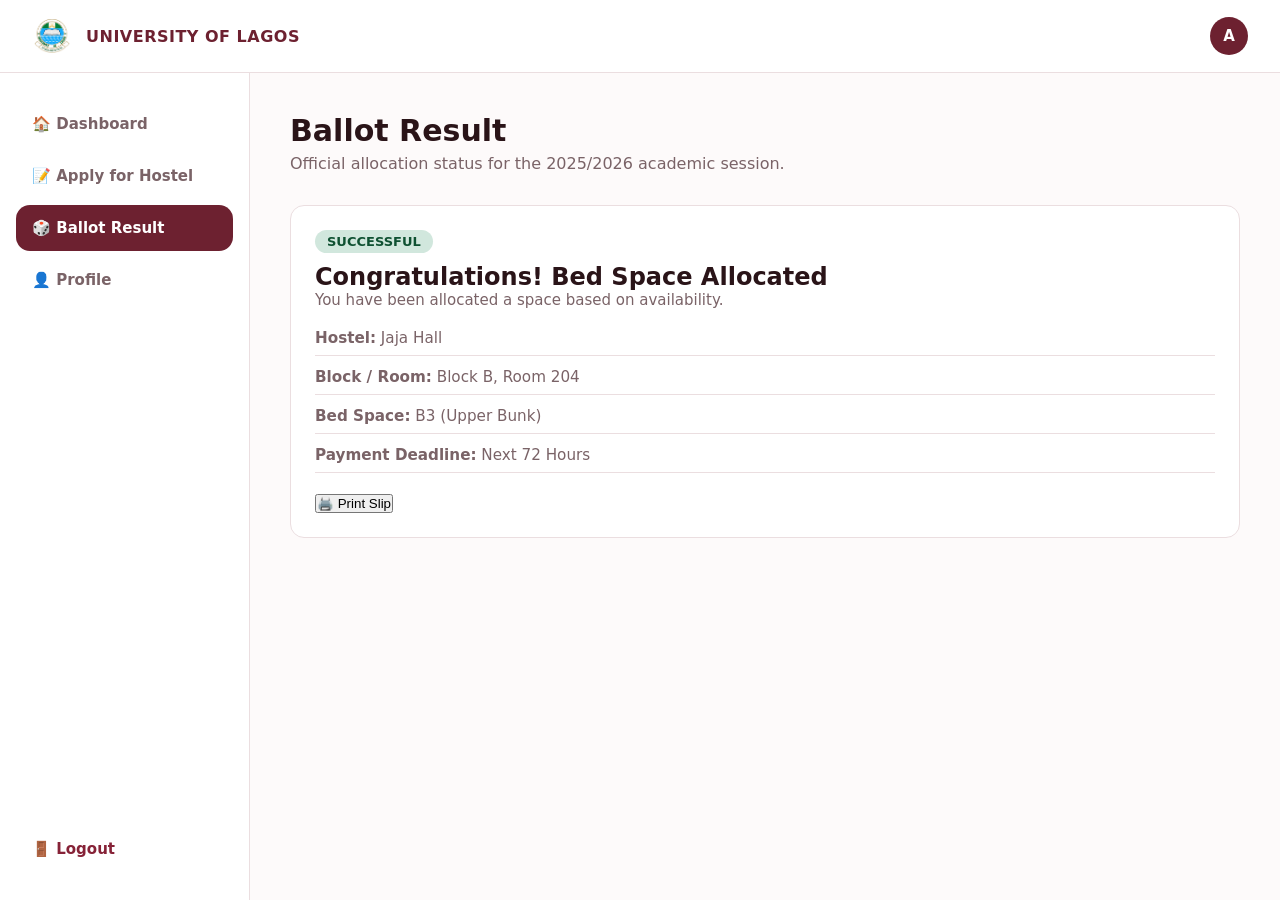
==== ballot-result.html @ 0fb531a6 "added all files" ====
<!DOCTYPE html>
<html lang="en">
<head>
  <meta charset="UTF-8">
  <meta name="viewport" content="width=device-width, initial-scale=1.0">
  <title>Ballot Result - UNILAG</title>
  <link rel="stylesheet" href="dashboard.css">
</head>
<body>

  <input type="checkbox" id="menuToggle" class="menu-toggle">

  <header class="header">
    <div class="header-left">
      <label for="menuToggle" class="hamburger"><span></span><span></span><span></span></label>
      <img src="images/unilag-logo.png" alt="UNILAG logo" class="logo">
      <span class="header-title">UNIVERSITY OF LAGOS</span>
    </div>
    <div class="avatar">A</div>
  </header>

  <div class="layout">
    <aside class="sidebar">
      <nav>
        <a href="dashboard.html" class="nav-item">🏠 Dashboard</a>
        <a href="apply.html" class="nav-item">📝 Apply for Hostel</a>
        <a href="ballot-result.html" class="nav-item active">🎲 Ballot Result</a>
        <a href="profile.html" class="nav-item">👤 Profile</a>
      </nav>
      <a href="index.html" class="nav-item logout">🚪 Logout</a>
    </aside>

    <label for="menuToggle" class="overlay"></label>

    <main class="main">
      <h1>Ballot Result</h1>
      <p class="main-subtitle">Official allocation status for the 2025/2026 academic session.</p>

      <div class="card result-card">
        <span class="status-badge success">SUCCESSFUL</span>
        <h2>Congratulations! Bed Space Allocated</h2>
        <p class="result-detail">You have been allocated a space based on availability.</p>

        <div class="info-list">
          <p><strong>Hostel:</strong> Jaja Hall</p>
          <p><strong>Block / Room:</strong> Block B, Room 204</p>
          <p><strong>Bed Space:</strong> B3 (Upper Bunk)</p>
          <p><strong>Payment Deadline:</strong> Next 72 Hours</p>
        </div>

        <button type="button" onclick="window.print()">🖨️ Print Slip</button>
      </div>
    </main>
  </div>

</body>
</html>
---- dashboard.css ----
:root {
  --primary: #6D2130;
  --primary-hover: #862237;
  --bg-dark: #4A1420;
  --bg-light: #FDFAFA;
  --text-dark: #2A1418;
  --text-light: #ffffff;
  --text-muted: #7A6367;
  --border-color: #EBDEE0;
  --radius-lg: 14px;
  --transition: 0.2s ease;
}

* {
  margin: 0;
  padding: 0;
  box-sizing: border-box;
}

body {
  font-family: 'Segoe UI', system-ui, -apple-system, sans-serif;
  background-color: var(--bg-light);
  color: var(--text-dark);
}

a {
  text-decoration: none;
  color: inherit;
}

.menu-toggle {
  display: none;
}

html:has(.menu-toggle:checked) {
  overflow: hidden;
}

/* ---------- HEADER ---------- */

.header {
  display: flex;
  align-items: center;
  justify-content: space-between;
  padding: 16px 32px;
  background: var(--text-light);
  border-bottom: 1.5px solid var(--border-color);
  position: sticky;
  top: 0;
  z-index: 20;
}

.header-left {
  display: flex;
  align-items: center;
  gap: 14px;
}

.logo {
  width: 40px;
  height: 40px;
  object-fit: contain;
}

.header-title {
  font-size: 1rem;
  font-weight: 800;
  color: var(--primary);
  letter-spacing: 0.5px;
}

.avatar {
  width: 38px;
  height: 38px;
  border-radius: 50%;
  background: var(--primary);
  color: var(--text-light);
  display: flex;
  align-items: center;
  justify-content: center;
  font-size: 0.9375rem;
  font-weight: 700;
}

.hamburger {
  display: none;
  flex-direction: column;
  gap: 5px;
  width: 24px;
  cursor: pointer;
}

.hamburger span {
  height: 2.5px;
  background: var(--primary);
  border-radius: 2px;
}

/* ---------- LAYOUT & SIDEBAR ---------- */

.layout {
  display: flex;
}

.sidebar {
  width: 250px;
  flex-shrink: 0;
  background: var(--text-light);
  border-right: 1.5px solid var(--border-color);
  padding: 28px 16px;
  display: flex;
  flex-direction: column;
  justify-content: space-between;
  position: fixed;
  top: 73px;
  left: 0;
  height: calc(100vh - 73px);
  z-index: 10;
}

.sidebar nav {
  display: flex;
  flex-direction: column;
  gap: 6px;
}

.nav-item {
  padding: 14px 16px;
  border-radius: var(--radius-lg);
  font-size: 0.9375rem;
  font-weight: 600;
  color: var(--text-muted);
  transition: background var(--transition), color var(--transition);
}

.nav-item:hover {
  background: #F7EDEF;
  color: var(--primary);
}

.nav-item.active {
  background: var(--primary);
  color: var(--text-light);
}

.nav-item.logout {
  color: var(--primary-hover);
}

.nav-item.logout:hover {
  background: #FDF3F2;
}

.overlay {
  display: none;
}

/* ---------- MAIN CONTENT ---------- */

.main {
  flex: 1;
  margin-left: 250px;
  padding: 40px;
}

.main h1 {
  font-size: 1.875rem;
  margin-bottom: 6px;
}

.main-subtitle {
  color: var(--text-muted);
  font-size: 1rem;
  margin-bottom: 32px;
}

.cards-grid {
  display: grid;
  grid-template-columns: repeat(auto-fit, minmax(280px, 1fr));
  gap: 20px;
}

.card {
  background: var(--text-light);
  padding: 24px;
  border-radius: var(--radius-lg);
  border: 1.5px solid var(--border-color);
}

.card h3 {
  font-size: 1.125rem;
  margin-bottom: 12px;
}

.card p {
  color: var(--text-muted);
  font-size: 0.9375rem;
}

.status-badge {
  display: inline-block;
  background: #FFF3C4;
  color: #856404;
  padding: 4px 12px;
  border-radius: 20px;
  font-size: 0.8125rem;
  font-weight: 700;
  margin-bottom: 10px;
}

.status-badge.success {
  background: #D1E7DD;
  color: #0F5132;
}

/* ---------- FORM & APPLY PAGE STYLES ---------- */

.form-card {
  max-width: 680px;
  padding: 36px 40px;
  margin-top: 10px;
}

.form-group {
  margin-bottom: 24px;
  display: flex;
  flex-direction: column;
}

.form-group label {
  display: block;
  font-size: 0.9375rem;
  font-weight: 600;
  margin-bottom: 8px;
  color: var(--text-dark);
}

select,
.form-group input[type="text"] {
  width: 100%;
  padding: 14px 18px;
  border: 1.5px solid var(--border-color);
  border-radius: var(--radius-lg);
  font-size: 0.95rem;
  color: var(--text-dark);
  background: var(--text-light);
  outline: none;
  transition: border-color var(--transition), box-shadow var(--transition);
}

select:focus,
.form-group input[type="text"]:focus {
  border-color: var(--primary-hover);
  box-shadow: 0 0 0 4px rgba(134, 34, 55, 0.12);
}

.submit-btn {
  width: 100%;
  background-color: var(--primary);
  color: var(--text-light);
  padding: 16px;
  border: none;
  border-radius: var(--radius-lg);
  font-size: 1rem;
  font-weight: 700;
  cursor: pointer;
  margin-top: 10px;
  transition: background var(--transition), transform 0.15s ease;
}

.submit-btn:hover {
  background-color: var(--primary-hover);
}

.submit-btn:active {
  transform: scale(0.98);
}

/* ---------- PROFILE & RESULTS PAGE STYLES ---------- */

.info-list {
  margin: 20px 0;
  display: flex;
  flex-direction: column;
  gap: 12px;
}

.info-list p {
  font-size: 0.95rem;
  border-bottom: 1px solid var(--border-color);
  padding-bottom: 8px;
}

.profile-header {
  display: flex;
  align-items: center;
  gap: 16px;
  margin-bottom: 20px;
}

.profile-avatar {
  width: 60px;
  height: 60px;
  border-radius: 50%;
  background: var(--primary);
  color: var(--text-light);
  display: flex;
  align-items: center;
  justify-content: center;
  font-size: 1.5rem;
  font-weight: 700;
}

/* ---------- RESPONSIVE ---------- */

@media (max-width: 768px) {
  .hamburger {
    display: flex;
  }

  .sidebar {
    top: 0;
    height: 100vh;
    z-index: 40;
    transform: translateX(-100%);
    transition: transform 0.25s ease;
    box-shadow: 0 0 40px rgba(0, 0, 0, 0.15);
  }

  .menu-toggle:checked ~ .layout .sidebar {
    transform: translateX(0);
  }

  .overlay {
    display: none;
    position: fixed;
    inset: 0;
    background: rgba(42, 20, 24, 0.4);
    z-index: 30;
  }

  .menu-toggle:checked ~ .layout .overlay {
    display: block;
  }

  .main {
    margin-left: 0;
    padding: 28px 20px;
  }

  .form-card {
    padding: 24px 20px;
  }
}
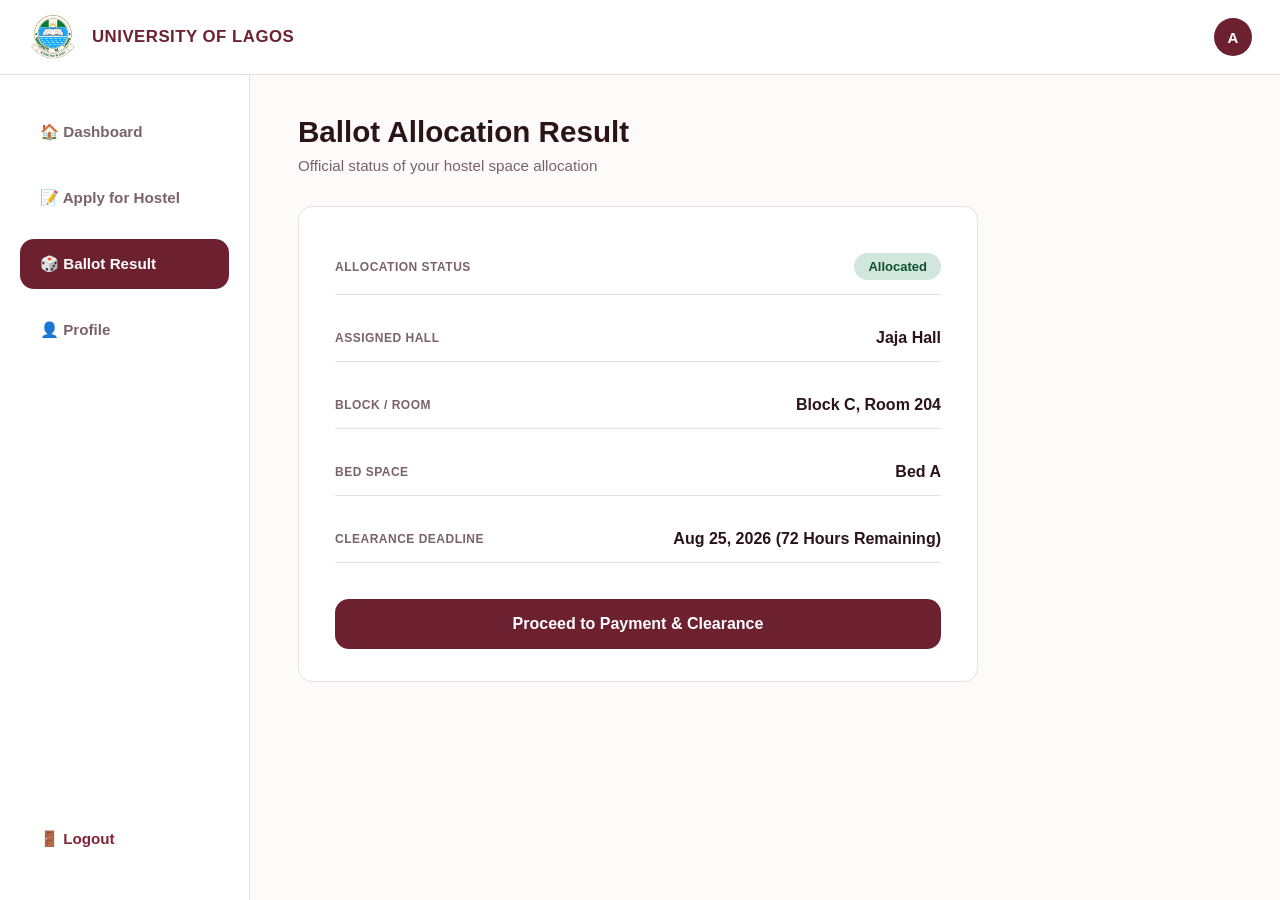
==== commit acf53da9: "spaced-ballot result.html" ====
--- a/ballot-result.html
+++ b/ballot-result.html
@@ -3,7 +3,7 @@
 <head>
   <meta charset="UTF-8">
   <meta name="viewport" content="width=device-width, initial-scale=1.0">
-  <title>Ballot Result - UNILAG</title>
+  <title>Ballot Result - UNILAG Hostel Balloting</title>
   <link rel="stylesheet" href="dashboard.css">
 </head>
 <body>
@@ -20,6 +20,7 @@
   </header>
 
   <div class="layout">
+
     <aside class="sidebar">
       <nav>
         <a href="dashboard.html" class="nav-item">🏠 Dashboard</a>
@@ -27,30 +28,48 @@
         <a href="ballot-result.html" class="nav-item active">🎲 Ballot Result</a>
         <a href="profile.html" class="nav-item">👤 Profile</a>
       </nav>
+
       <a href="index.html" class="nav-item logout">🚪 Logout</a>
     </aside>
 
     <label for="menuToggle" class="overlay"></label>
 
     <main class="main">
-      <h1>Ballot Result</h1>
-      <p class="main-subtitle">Official allocation status for the 2025/2026 academic session.</p>
+      <h1>Ballot Allocation Result</h1>
+      <p class="main-subtitle">Official status of your hostel space allocation</p>
 
-      <div class="card result-card">
-        <span class="status-badge success">SUCCESSFUL</span>
-        <h2>Congratulations! Bed Space Allocated</h2>
-        <p class="result-detail">You have been allocated a space based on availability.</p>
+      <div class="ballot-result-container">
+        <div class="card result-card">
+          <div class="result-detail-row">
+            <span class="info-label">Allocation Status</span>
+            <span class="status-badge success">Allocated</span>
+          </div>
 
-        <div class="info-list">
-          <p><strong>Hostel:</strong> Jaja Hall</p>
-          <p><strong>Block / Room:</strong> Block B, Room 204</p>
-          <p><strong>Bed Space:</strong> B3 (Upper Bunk)</p>
-          <p><strong>Payment Deadline:</strong> Next 72 Hours</p>
+          <div class="result-detail-row">
+            <span class="info-label">Assigned Hall</span>
+            <span class="info-value">Jaja Hall</span>
+          </div>
+
+          <div class="result-detail-row">
+            <span class="info-label">Block / Room</span>
+            <span class="info-value">Block C, Room 204</span>
+          </div>
+
+          <div class="result-detail-row">
+            <span class="info-label">Bed Space</span>
+            <span class="info-value">Bed A</span>
+          </div>
+
+          <div class="result-detail-row">
+            <span class="info-label">Clearance Deadline</span>
+            <span class="info-value">Aug 25, 2026 (72 Hours Remaining)</span>
+          </div>
+
+          <button class="submit-btn" style="margin-top: 16px;">Proceed to Payment & Clearance</button>
         </div>
-
-        <button type="button" onclick="window.print()">🖨️ Print Slip</button>
       </div>
     </main>
+
   </div>
 
 </body>
--- a/dashboard.css
+++ b/dashboard.css
@@ -8,19 +8,21 @@
   --text-muted: #7A6367;
   --border-color: #EBDEE0;
   --radius-lg: 14px;
-  --transition: 0.2s ease;
+  --transition: 0.25s cubic-bezier(0.4, 0, 0.2, 1);
 }
 
 * {
   margin: 0;
   padding: 0;
   box-sizing: border-box;
+  -webkit-tap-highlight-color: transparent;
 }
 
 body {
-  font-family: 'Segoe UI', system-ui, -apple-system, sans-serif;
+  font-family: -apple-system, BlinkMacSystemFont, 'Segoe UI', Roboto, Helvetica, Arial, sans-serif;
   background-color: var(--bg-light);
   color: var(--text-dark);
+  min-height: 100dvh;
 }
 
 a {
@@ -32,8 +34,11 @@
   display: none;
 }
 
-html:has(.menu-toggle:checked) {
+/* Prevent background scrolling on iOS when drawer is open */
+html:has(.menu-toggle:checked),
+body:has(.menu-toggle:checked) {
   overflow: hidden;
+  height: 100dvh;
 }
 
 /* ---------- HEADER ---------- */
@@ -42,12 +47,13 @@
   display: flex;
   align-items: center;
   justify-content: space-between;
-  padding: 16px 32px;
+  padding: 12px 28px;
   background: var(--text-light);
   border-bottom: 1.5px solid var(--border-color);
   position: sticky;
   top: 0;
   z-index: 20;
+  padding-top: max(12px, env(safe-area-inset-top));
 }
 
 .header-left {
@@ -57,13 +63,13 @@
 }
 
 .logo {
-  width: 40px;
-  height: 40px;
+  width: 50px;
+  height: 50px;
   object-fit: contain;
 }
 
 .header-title {
-  font-size: 1rem;
+  font-size: 1.05rem;
   font-weight: 800;
   color: var(--primary);
   letter-spacing: 0.5px;
@@ -88,6 +94,7 @@
   gap: 5px;
   width: 24px;
   cursor: pointer;
+  padding: 4px;
 }
 
 .hamburger span {
@@ -96,10 +103,11 @@
   border-radius: 2px;
 }
 
-/* ---------- LAYOUT & SIDEBAR ---------- */
+/* ---------- SIDEBAR ---------- */
 
 .layout {
   display: flex;
+  min-height: calc(100dvh - 75px);
 }
 
 .sidebar {
@@ -107,30 +115,35 @@
   flex-shrink: 0;
   background: var(--text-light);
   border-right: 1.5px solid var(--border-color);
-  padding: 28px 16px;
+  padding: 32px 20px;
   display: flex;
   flex-direction: column;
   justify-content: space-between;
   position: fixed;
-  top: 73px;
+  top: 75px;
   left: 0;
-  height: calc(100vh - 73px);
+  height: calc(100dvh - 75px);
   z-index: 10;
+  overflow-y: auto;
+  padding-bottom: max(36px, env(safe-area-inset-bottom));
 }
 
 .sidebar nav {
   display: flex;
   flex-direction: column;
-  gap: 6px;
+  gap: 16px;
 }
 
 .nav-item {
-  padding: 14px 16px;
-  border-radius: var(--radius-lg);
-  font-size: 0.9375rem;
+  padding: 16px 20px;
+  border-radius: var(--radius-lg);
+  font-size: 0.95rem;
   font-weight: 600;
   color: var(--text-muted);
   transition: background var(--transition), color var(--transition);
+  display: flex;
+  align-items: center;
+  gap: 12px;
 }
 
 .nav-item:hover {
@@ -145,6 +158,7 @@
 
 .nav-item.logout {
   color: var(--primary-hover);
+  margin-top: auto;
 }
 
 .nav-item.logout:hover {
@@ -155,57 +169,81 @@
   display: none;
 }
 
-/* ---------- MAIN CONTENT ---------- */
+/* ---------- UNIFORM MAIN CONTAINER (ALL PAGES) ---------- */
 
 .main {
   flex: 1;
   margin-left: 250px;
-  padding: 40px;
+  padding: 40px 48px; /* Uniform padding across every page */
+  max-width: 1100px;
 }
 
 .main h1 {
-  font-size: 1.875rem;
-  margin-bottom: 6px;
+  font-size: 1.85rem;
+  margin-bottom: 8px;
 }
 
 .main-subtitle {
   color: var(--text-muted);
-  font-size: 1rem;
+  font-size: 0.95rem;
   margin-bottom: 32px;
-}
-
-.cards-grid {
-  display: grid;
-  grid-template-columns: repeat(auto-fit, minmax(280px, 1fr));
-  gap: 20px;
 }
 
 .card {
   background: var(--text-light);
-  padding: 24px;
+  padding: 28px 32px;
   border-radius: var(--radius-lg);
   border: 1.5px solid var(--border-color);
 }
 
 .card h3 {
-  font-size: 1.125rem;
-  margin-bottom: 12px;
-}
-
-.card p {
-  color: var(--text-muted);
-  font-size: 0.9375rem;
+  font-size: 1.15rem;
+  margin-bottom: 16px;
+}
+
+/* ---------- DASHBOARD SPECIFIC STYLES ---------- */
+
+.stats-grid {
+  display: grid;
+  grid-template-columns: repeat(auto-fit, minmax(240px, 1fr));
+  gap: 20px;
+  margin-bottom: 32px;
+}
+
+.stat-card {
+  background: var(--text-light);
+  padding: 22px 24px;
+  border-radius: var(--radius-lg);
+  border: 1.5px solid var(--border-color);
+  display: flex;
+  align-items: center;
+  gap: 18px;
+}
+
+.stat-icon {
+  font-size: 2rem;
+}
+
+.stat-card h4 {
+  font-size: 0.85rem;
+  color: var(--text-muted);
+  margin-bottom: 6px;
+}
+
+.stat-value {
+  font-size: 1.15rem;
+  font-weight: 700;
+  color: var(--text-dark);
 }
 
 .status-badge {
   display: inline-block;
   background: #FFF3C4;
   color: #856404;
-  padding: 4px 12px;
+  padding: 6px 14px;
   border-radius: 20px;
   font-size: 0.8125rem;
   font-weight: 700;
-  margin-bottom: 10px;
 }
 
 .status-badge.success {
@@ -213,12 +251,92 @@
   color: #0F5132;
 }
 
-/* ---------- FORM & APPLY PAGE STYLES ---------- */
+.content-grid {
+  display: grid;
+  grid-template-columns: 1fr 1fr;
+  gap: 28px;
+}
+
+.card-desc {
+  font-size: 0.9rem;
+  color: var(--text-muted);
+  margin-bottom: 20px;
+}
+
+.actions-list {
+  display: flex;
+  flex-direction: column;
+  gap: 14px;
+}
+
+.action-btn {
+  display: flex;
+  align-items: center;
+  justify-content: space-between;
+  padding: 16px 20px;
+  border-radius: var(--radius-lg);
+  border: 1.5px solid var(--border-color);
+  font-size: 0.9375rem;
+  font-weight: 600;
+  transition: all var(--transition);
+}
+
+.action-btn:hover {
+  border-color: var(--primary);
+  background: #F7EDEF;
+  color: var(--primary);
+}
+
+.action-btn.primary {
+  background: var(--primary);
+  color: var(--text-light);
+  border-color: var(--primary);
+}
+
+.action-btn.primary:hover {
+  background: var(--primary-hover);
+}
+
+.announcements-list {
+  display: flex;
+  flex-direction: column;
+  gap: 20px;
+  margin-top: 16px;
+}
+
+.announcement-item {
+  display: flex;
+  gap: 16px;
+  align-items: flex-start;
+  border-bottom: 1px solid var(--border-color);
+  padding-bottom: 16px;
+}
+
+.notice-date {
+  background: #F7EDEF;
+  color: var(--primary);
+  font-size: 0.75rem;
+  font-weight: 800;
+  padding: 8px 12px;
+  border-radius: 8px;
+  white-space: nowrap;
+}
+
+.announcement-item h5 {
+  font-size: 0.95rem;
+  margin-bottom: 6px;
+}
+
+.announcement-item p {
+  font-size: 0.85rem;
+  color: var(--text-muted);
+}
+
+/* ---------- APPLY PAGE FORM STYLES ---------- */
 
 .form-card {
   max-width: 680px;
-  padding: 36px 40px;
-  margin-top: 10px;
+  padding: 32px 36px;
 }
 
 .form-group {
@@ -229,23 +347,40 @@
 
 .form-group label {
   display: block;
-  font-size: 0.9375rem;
-  font-weight: 600;
-  margin-bottom: 8px;
+  font-size: 0.9rem;
+  font-weight: 700;
+  margin-bottom: 10px;
   color: var(--text-dark);
+}
+
+.select-wrapper {
+  position: relative;
+}
+
+.select-wrapper::after {
+  content: "▼";
+  font-size: 0.7rem;
+  color: var(--text-muted);
+  position: absolute;
+  right: 18px;
+  top: 50%;
+  transform: translateY(-50%);
+  pointer-events: none;
 }
 
 select,
 .form-group input[type="text"] {
   width: 100%;
-  padding: 14px 18px;
+  padding: 16px 18px;
   border: 1.5px solid var(--border-color);
   border-radius: var(--radius-lg);
-  font-size: 0.95rem;
+  font-size: 16px; /* Prevents iOS auto-zoom */
   color: var(--text-dark);
   background: var(--text-light);
   outline: none;
   transition: border-color var(--transition), box-shadow var(--transition);
+  -webkit-appearance: none;
+  appearance: none;
 }
 
 select:focus,
@@ -264,7 +399,7 @@
   font-size: 1rem;
   font-weight: 700;
   cursor: pointer;
-  margin-top: 10px;
+  margin-top: 8px;
   transition: background var(--transition), transform 0.15s ease;
 }
 
@@ -276,42 +411,76 @@
   transform: scale(0.98);
 }
 
-/* ---------- PROFILE & RESULTS PAGE STYLES ---------- */
-
-.info-list {
-  margin: 20px 0;
-  display: flex;
-  flex-direction: column;
-  gap: 12px;
-}
-
-.info-list p {
-  font-size: 0.95rem;
+/* ---------- PROFILE PAGE STYLES ---------- */
+
+.profile-card {
+  max-width: 680px;
+  padding: 32px 36px;
+}
+
+.profile-info-grid {
+  display: grid;
+  grid-template-columns: repeat(2, 1fr);
+  gap: 20px;
+}
+
+.info-group {
+  display: flex;
+  flex-direction: column;
+  gap: 6px;
+  padding: 14px 18px;
+  background: var(--bg-light);
+  border: 1.5px solid var(--border-color);
+  border-radius: var(--radius-lg);
+}
+
+.info-label {
+  font-size: 0.75rem;
+  font-weight: 700;
+  text-transform: uppercase;
+  letter-spacing: 0.5px;
+  color: var(--text-muted);
+}
+
+.info-value {
+  font-size: 1rem;
+  font-weight: 700;
+  color: var(--text-dark);
+}
+
+/* ---------- BALLOT RESULT PAGE STYLES ---------- */
+
+.ballot-result-container {
+  max-width: 680px;
+}
+
+.result-card {
+  padding: 32px 36px;
+  display: flex;
+  flex-direction: column;
+  gap: 20px;
+}
+
+.result-detail-row {
+  display: flex;
+  justify-content: space-between;
+  align-items: center;
+  padding: 14px 0;
   border-bottom: 1px solid var(--border-color);
-  padding-bottom: 8px;
-}
-
-.profile-header {
-  display: flex;
-  align-items: center;
-  gap: 16px;
-  margin-bottom: 20px;
-}
-
-.profile-avatar {
-  width: 60px;
-  height: 60px;
-  border-radius: 50%;
-  background: var(--primary);
-  color: var(--text-light);
-  display: flex;
-  align-items: center;
-  justify-content: center;
-  font-size: 1.5rem;
-  font-weight: 700;
-}
-
-/* ---------- RESPONSIVE ---------- */
+}
+
+.result-detail-row:last-child {
+  border-bottom: none;
+}
+
+/* ---------- RESPONSIVE BREAKPOINTS ---------- */
+
+@media (max-width: 900px) {
+  .content-grid {
+    grid-template-columns: 1fr;
+    gap: 20px;
+  }
+}
 
 @media (max-width: 768px) {
   .hamburger {
@@ -320,11 +489,15 @@
 
   .sidebar {
     top: 0;
-    height: 100vh;
+    left: 0;
+    width: 280px;
+    height: 100dvh;
     z-index: 40;
     transform: translateX(-100%);
-    transition: transform 0.25s ease;
-    box-shadow: 0 0 40px rgba(0, 0, 0, 0.15);
+    transition: transform var(--transition);
+    box-shadow: 10px 0 30px rgba(0, 0, 0, 0.15);
+    padding-top: max(32px, env(safe-area-inset-top));
+    padding-bottom: max(36px, env(safe-area-inset-bottom));
   }
 
   .menu-toggle:checked ~ .layout .sidebar {
@@ -332,23 +505,38 @@
   }
 
   .overlay {
-    display: none;
+    display: block;
     position: fixed;
     inset: 0;
-    background: rgba(42, 20, 24, 0.4);
+    background: rgba(42, 20, 24, 0.5);
+    backdrop-filter: blur(4px);
+    -webkit-backdrop-filter: blur(4px);
     z-index: 30;
+    opacity: 0;
+    pointer-events: none;
+    transition: opacity var(--transition);
   }
 
   .menu-toggle:checked ~ .layout .overlay {
-    display: block;
+    opacity: 1;
+    pointer-events: auto;
   }
 
   .main {
     margin-left: 0;
-    padding: 28px 20px;
-  }
-
-  .form-card {
     padding: 24px 20px;
+    padding-bottom: max(32px, env(safe-area-inset-bottom));
+  }
+
+  .profile-info-grid {
+    grid-template-columns: 1fr;
+    gap: 16px;
+  }
+
+  .card,
+  .form-card,
+  .profile-card,
+  .result-card {
+    padding: 24px 20px;
   }
 }
